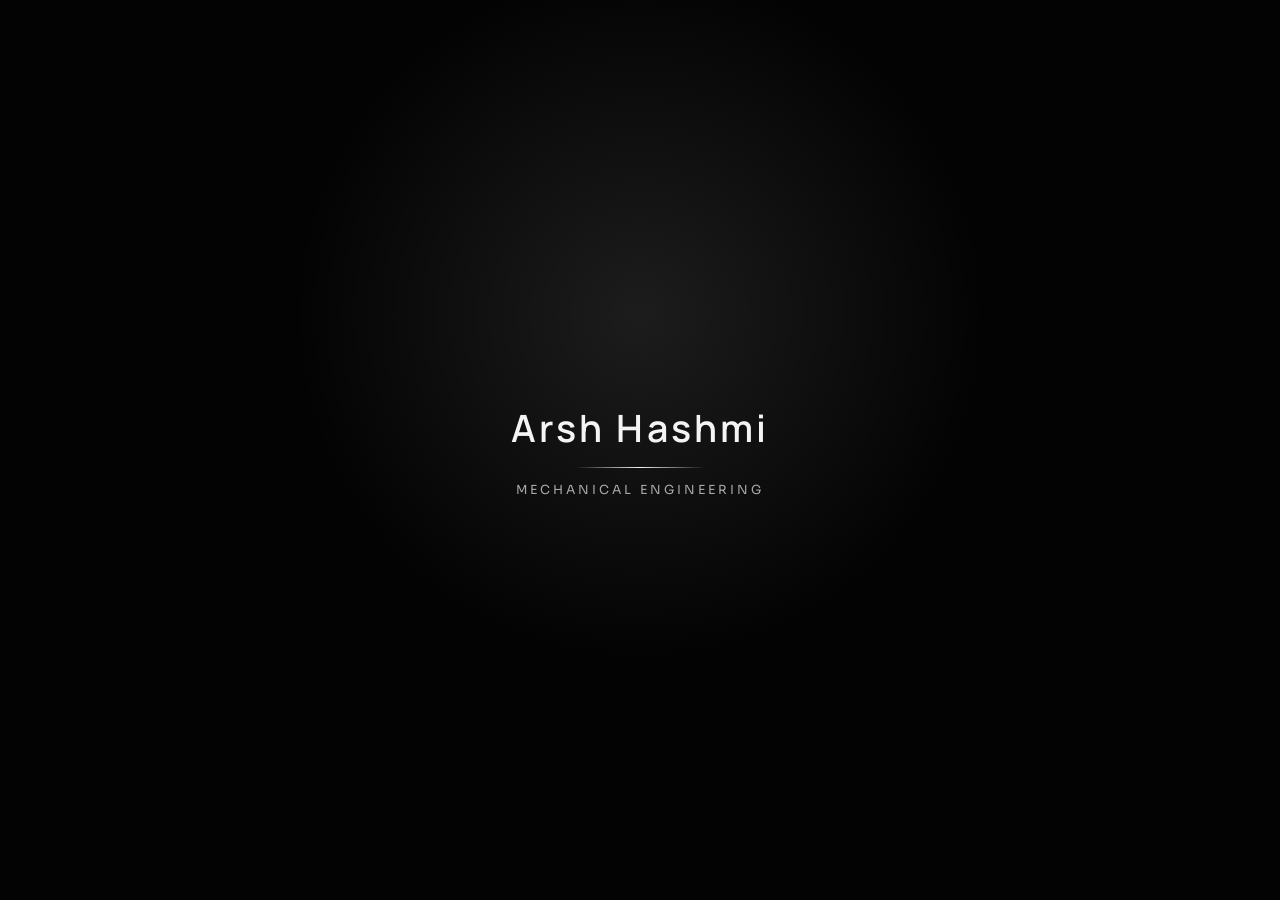
==== index.html @ cb6e73dc "mobile resume pt 2" ====
<!DOCTYPE html>
<html lang="en">
<head>
    <meta charset="UTF-8">
    <meta name="viewport" content="width=device-width, initial-scale=1.0">
    <meta name="theme-color" content="#090d14">
    <title>Arsh Hashmi | Links</title>
    <style>
@import url("https://fonts.googleapis.com/css2?family=Manrope:wght@500;600;700&family=Sora:wght@300;400;600&display=swap");

:root {
    background-color: #000;
    --bg-base: #070707;
    --bg-panel: rgba(16, 16, 16, 0.9);
    --bg-chip: rgba(255, 255, 255, 0.04);
    --line-soft: rgba(255, 255, 255, 0.2);
    --line-strong: rgba(255, 255, 255, 0.42);
    --text-main: #f4f4f4;
    --text-muted: #a8a8a8;
    --accent: #f2f2f2;
    --accent-soft: rgba(255, 255, 255, 0.16);
    --radius-xl: 26px;
    --radius-lg: 18px;
    --radius-sm: 12px;
}

* {
    margin: 0;
    padding: 0;
    box-sizing: border-box;
}

html,
body {
    min-height: 100%;
    background-color: #000;
}

html {
    background:
        radial-gradient(circle at 18% 12%, rgba(255, 255, 255, 0.1), transparent 33%),
        radial-gradient(circle at 84% 100%, rgba(255, 255, 255, 0.08), transparent 42%),
        linear-gradient(140deg, #000000, #0a0a0a 55%, #050505);
    background-attachment: fixed;
}

body {
    font-family: "Sora", "Segoe UI", sans-serif;
    color: var(--text-main);
    background: transparent;
    display: flex;
    justify-content: center;
    padding: 20px 14px 30px;
    overflow-x: hidden;
}

body::before {
    content: "";
    position: fixed;
    inset: 0;
    pointer-events: none;
    background-image:
        linear-gradient(rgba(255, 255, 255, 0.03) 1px, transparent 1px),
        linear-gradient(90deg, rgba(255, 255, 255, 0.03) 1px, transparent 1px);
    background-size: 46px 46px;
}

a {
    color: inherit;
    text-decoration: none;
}

.splash {
    position: fixed;
    inset: 0;
    z-index: 20;
    display: grid;
    place-content: center;
    justify-items: center;
    gap: 14px;
    background:
        radial-gradient(circle at 50% 35%, rgba(255, 255, 255, 0.1), transparent 40%),
        #030303;
    transition: opacity 0.6s ease, visibility 0.6s ease;
}

.splash-label {
    font-family: "Manrope", "Sora", sans-serif;
    font-size: clamp(1.55rem, 7vw, 2.35rem);
    font-weight: 600;
    letter-spacing: 0.08em;
    opacity: 0;
    transform: translateY(18px) scale(0.96);
    animation: nameIntro 0.95s cubic-bezier(0.2, 0.7, 0.2, 1) 0.12s forwards;
}

.splash-line {
    width: 130px;
    height: 1px;
    background: linear-gradient(90deg, transparent, var(--accent), transparent);
    opacity: 0;
    transform: scaleX(0.2);
    animation: lineIntro 0.75s ease 0.52s forwards;
}

.splash-sub {
    font-size: 0.78rem;
    color: var(--text-muted);
    text-transform: uppercase;
    letter-spacing: 0.24em;
    opacity: 0;
    transform: translateY(8px);
    animation: subIntro 0.65s ease 0.7s forwards;
}

.page {
    width: min(100%, 420px);
    display: grid;
    gap: 16px;
    opacity: 0;
    transform: translateY(12px) scale(0.985);
    filter: blur(8px);
    transition: opacity 0.65s ease 0.2s, transform 0.65s ease 0.2s, filter 0.65s ease 0.2s;
}

body.ready .page {
    opacity: 1;
    transform: none;
    filter: blur(0);
}

body.ready .splash {
    opacity: 0;
    visibility: hidden;
    pointer-events: none;
}

.profile-card {
    border-radius: var(--radius-xl);
    border: 1px solid var(--line-soft);
    background: linear-gradient(162deg, rgba(18, 18, 18, 0.9), rgba(10, 10, 10, 0.92));
    backdrop-filter: blur(10px);
    padding: 22px 18px 16px;
    text-align: center;
    box-shadow: 0 20px 38px rgba(0, 0, 0, 0.35);
}

.avatar-slot {
    width: 108px;
    height: 108px;
    margin: 0 auto 14px;
    border-radius: 20px;
    display: grid;
    place-content: center;
    position: relative;
    border: 1px solid var(--line-strong);
    background: radial-gradient(circle at 25% 25%, rgba(255, 255, 255, 0.2), rgba(18, 18, 18, 0.7));
    overflow: hidden;
}

.avatar-image {
    width: 100%;
    height: 100%;
    object-fit: cover;
    object-position: center 35%;
    display: block;
}

.avatar-fallback {
    position: absolute;
    inset: 0;
    display: grid;
    place-items: center;
    text-align: center;
    font-size: 0.5rem;
    letter-spacing: 0.12em;
    color: var(--text-muted);
    background: rgba(8, 8, 8, 0.82);
}

.avatar-ring {
    position: absolute;
    inset: -5px;
    border-radius: 24px;
    border: 1px solid rgba(255, 255, 255, 0.22);
    animation: pulse 2.6s ease-in-out infinite;
}

.name {
    font-family: "Manrope", "Sora", sans-serif;
    font-size: clamp(1.3rem, 6vw, 1.7rem);
    font-weight: 600;
    letter-spacing: 0.03em;
}

.role {
    font-size: 0.78rem;
    letter-spacing: 0.15em;
    margin-top: 8px;
    text-transform: uppercase;
    color: var(--text-muted);
}

.school {
    margin-top: 4px;
    font-size: 0.74rem;
    color: #c8c8c8;
    letter-spacing: 0.08em;
}

.quick-row {
    display: grid;
    grid-template-columns: 1fr;
    gap: 8px;
    margin-top: 14px;
}

.quick-chip {
    border: 1px solid var(--line-soft);
    border-radius: var(--radius-sm);
    background: var(--bg-chip);
    min-height: 38px;
    padding: 8px 10px;
    display: flex;
    align-items: center;
    gap: 8px;
    justify-content: center;
    font-size: 0.68rem;
    letter-spacing: 0.035em;
    color: #dedede;
    transition: border-color 0.25s ease, transform 0.25s ease, background-color 0.25s ease;
}

.quick-chip svg {
    width: 14px;
    height: 14px;
    fill: var(--accent);
    opacity: 0.95;
    flex: 0 0 auto;
}

.quick-chip:active {
    transform: translateY(1px) scale(0.995);
}

.links {
    display: grid;
    gap: 10px;
}

.link-item {
    border: 1px solid var(--line-soft);
    border-radius: var(--radius-lg);
    background: var(--bg-panel);
    min-height: 62px;
    padding: 12px;
    display: flex;
    align-items: center;
    gap: 11px;
    transition: border-color 0.25s ease, transform 0.25s ease, background 0.25s ease;
}

.link-icon {
    width: 34px;
    height: 34px;
    border-radius: 11px;
    border: 1px solid rgba(255, 255, 255, 0.3);
    background: rgba(255, 255, 255, 0.07);
    display: grid;
    place-content: center;
    flex: 0 0 auto;
}

.link-icon svg {
    width: 18px;
    height: 18px;
    fill: #f0f0f0;
}

.link-copy {
    flex: 1;
    display: grid;
    gap: 2px;
}

.link-title {
    font-size: 0.84rem;
    font-weight: 600;
    letter-spacing: 0.04em;
}

.link-sub {
    font-size: 0.66rem;
    color: var(--text-muted);
    letter-spacing: 0.03em;
}

.link-arrow {
    font-size: 0.98rem;
    color: var(--accent);
    opacity: 0.86;
}

.link-item:active {
    transform: translateY(1px) scale(0.996);
}

.resume-overlay {
    position: fixed;
    inset: 0;
    z-index: 35;
    background: rgba(0, 0, 0, 0.62);
    backdrop-filter: blur(6px);
    display: grid;
    place-items: center;
    padding: 12px;
    opacity: 0;
    visibility: hidden;
    pointer-events: none;
    transition: opacity 0.35s ease, visibility 0.35s ease;
}

.resume-overlay.open {
    opacity: 1;
    visibility: visible;
    pointer-events: auto;
}

.resume-panel {
    width: min(95vw, 980px);
    height: min(92vh, 1120px);
    position: relative;
    border: 1px solid var(--line-strong);
    border-radius: 16px;
    background: #000;
    box-shadow: 0 22px 54px rgba(0, 0, 0, 0.62);
    overflow: hidden;
    transform: translateY(16px) scale(0.986);
    opacity: 0;
    transition: transform 0.38s cubic-bezier(0.2, 0.7, 0.2, 1), opacity 0.38s ease, filter 0.38s ease;
    filter: blur(6px);
}

.resume-overlay.open .resume-panel {
    transform: translateY(0) scale(1);
    opacity: 1;
    filter: blur(0);
}

.resume-frame-wrap {
    position: absolute;
    inset: 0;
    background: #000;
    overflow: auto;
    -webkit-overflow-scrolling: touch;
}

.resume-frame {
    width: 100%;
    height: 100%;
    border: 0;
    display: block;
}

.resume-pages {
    width: 100%;
    min-height: 100%;
    padding: 10px;
    display: grid;
    gap: 10px;
    align-content: start;
}

.resume-page {
    width: 100%;
    height: auto;
    display: block;
    background: #fff;
    border-radius: 4px;
}

body.resume-open {
    overflow: hidden;
}

.resume-close {
    position: absolute;
    top: max(10px, calc(env(safe-area-inset-top) + 8px));
    right: max(10px, calc(env(safe-area-inset-right) + 8px));
    z-index: 2;
    width: 38px;
    height: 38px;
    border-radius: 999px;
    border: 1px solid rgba(255, 255, 255, 0.35);
    background: rgba(0, 0, 0, 0.4);
    color: #f3f3f3;
    font-size: 1rem;
    line-height: 1;
    display: inline-flex;
    align-items: center;
    justify-content: center;
    cursor: pointer;
    backdrop-filter: blur(5px);
}

.resume-close:hover {
    background: rgba(0, 0, 0, 0.58);
    border-color: rgba(255, 255, 255, 0.56);
}

@media (max-width: 768px) {
    .resume-overlay {
        padding: 8px;
    }

    .resume-panel {
        width: 96vw;
        height: 94dvh;
        border-radius: 14px;
        transform: translateY(10px) scale(0.992);
    }

    .resume-close {
        width: 42px;
        height: 42px;
    }

    .resume-pages {
        padding: 8px;
        gap: 8px;
    }
}

@media (hover: hover) {
    .quick-chip:hover,
    .link-item:hover {
        border-color: var(--line-strong);
        background: linear-gradient(130deg, rgba(255, 255, 255, 0.12), rgba(20, 20, 20, 0.92));
    }
}

@media (min-width: 560px) {
    body {
        padding-top: 30px;
    }

    .page {
        width: min(100%, 470px);
        gap: 18px;
    }

    .profile-card {
        padding: 24px 22px 18px;
    }

    .avatar-slot {
        width: 116px;
        height: 116px;
        border-radius: 22px;
    }

    .avatar-ring {
        border-radius: 26px;
    }
}

@media (max-width: 360px) {
    .avatar-slot {
        width: 100px;
        height: 100px;
        border-radius: 18px;
    }

    .avatar-ring {
        border-radius: 22px;
    }
}

@media (prefers-reduced-motion: reduce) {
    *,
    *::before,
    *::after {
        animation: none !important;
        transition: none !important;
    }

    .page {
        opacity: 1;
        transform: none;
        filter: none;
    }

    .splash {
        display: none;
    }
}

@keyframes pulse {
    0%,
    100% {
        opacity: 0.5;
        transform: scale(1);
    }
    50% {
        opacity: 1;
        transform: scale(1.03);
    }
}

@keyframes nameIntro {
    from {
        opacity: 0;
        transform: translateY(18px) scale(0.96);
        letter-spacing: 0.14em;
    }
    to {
        opacity: 1;
        transform: translateY(0) scale(1);
        letter-spacing: 0.08em;
    }
}

@keyframes lineIntro {
    from {
        opacity: 0;
        transform: scaleX(0.2);
    }
    to {
        opacity: 1;
        transform: scaleX(1);
    }
}

@keyframes subIntro {
    from {
        opacity: 0;
        transform: translateY(8px);
    }
    to {
        opacity: 1;
        transform: translateY(0);
    }
}

</style>
    <noscript>
        <style>
            .splash { display: none !important; }
            .page { opacity: 1 !important; transform: none !important; filter: none !important; }
        </style>
    </noscript>
</head>
<body>
    <div class="splash" id="splash" role="presentation">
        <p class="splash-label">Arsh Hashmi</p>
        <span class="splash-line" aria-hidden="true"></span>
        <p class="splash-sub">Mechanical Engineering</p>
    </div>

    <main class="page" aria-label="Arsh Hashmi links">
        <section class="profile-card">
            <div class="avatar-slot" aria-label="Photo placeholder">
                <img class="avatar-image" id="avatarImage" src="./profile.jpg.png" alt="Arsh Hashmi profile photo">
                <span class="avatar-fallback" id="avatarFallback">ADD PROFILE.JPG</span>
                <span class="avatar-ring" aria-hidden="true"></span>
            </div>

            <h1 class="name">Arsh Hashmi</h1>
            <p class="role">Mechanical Engineering</p>
            <p class="school">Binghamton University '29</p>

            <div class="quick-row" aria-label="Quick access">
                <a href="tel:+19293982760" class="quick-chip" aria-label="Call 929-398-2760">
                    <svg viewBox="0 0 24 24" aria-hidden="true">
                        <path d="M6.62 10.79a15.5 15.5 0 0 0 6.59 6.59l2.2-2.2a1 1 0 0 1 1.01-.24c1.11.37 2.29.56 3.49.56a1 1 0 0 1 1 1V20a1 1 0 0 1-1 1C10.4 21 3 13.6 3 4a1 1 0 0 1 1-1h3.5a1 1 0 0 1 1 1c0 1.2.19 2.38.56 3.49a1 1 0 0 1-.24 1.01z"/>
                    </svg>
                    <span>929-398-2760</span>
                </a>
                <a href="mailto:ahashmi3@binghamton.edu" class="quick-chip" aria-label="Email ahashmi3@binghamton.edu">
                    <svg viewBox="0 0 24 24" aria-hidden="true">
                        <path d="M4 5h16a2 2 0 0 1 2 2v10a2 2 0 0 1-2 2H4a2 2 0 0 1-2-2V7a2 2 0 0 1 2-2zm8 7 8-5H4l8 5z"/>
                    </svg>
                    <span>ahashmi3@binghamton.edu</span>
                </a>
                <a href="https://instagram.com/arsh.ha_" target="_blank" rel="noopener noreferrer" class="quick-chip" aria-label="Instagram arsh.ha_">
                    <svg viewBox="0 0 24 24" aria-hidden="true">
                        <path d="M7 2h10a5 5 0 0 1 5 5v10a5 5 0 0 1-5 5H7a5 5 0 0 1-5-5V7a5 5 0 0 1 5-5zm5 5.5A4.5 4.5 0 1 0 16.5 12 4.5 4.5 0 0 0 12 7.5zm0 2A2.5 2.5 0 1 1 9.5 12 2.5 2.5 0 0 1 12 9.5zM17.75 6a1.25 1.25 0 1 0 1.25 1.25A1.25 1.25 0 0 0 17.75 6z"/>
                    </svg>
                    <span>@arsh.ha_</span>
                </a>
            </div>
        </section>

        <section class="links" aria-label="Main links">
            <!-- Replace placeholder URLs with your final profiles when ready -->
            <a class="link-item" href="https://arshhashmi.com" target="_blank" rel="noopener noreferrer">
                <span class="link-icon">
                    <svg viewBox="0 0 24 24" aria-hidden="true">
                        <path d="M12 2a10 10 0 1 0 10 10A10 10 0 0 0 12 2zm6.93 9h-3.06a15.7 15.7 0 0 0-1.12-5 8.03 8.03 0 0 1 4.18 5zM12 4.04c.84 1.04 1.63 3.02 1.9 5.96H10.1C10.37 7.06 11.16 5.08 12 4.04zM9.25 6a15.7 15.7 0 0 0-1.12 5H5.07a8.03 8.03 0 0 1 4.18-5zM4.09 13h3.99a17.9 17.9 0 0 0 1 5.53A8.03 8.03 0 0 1 4.09 13zm6.01 0h3.8c-.31 3.22-1.22 5.32-1.9 6.2-.68-.88-1.59-2.98-1.9-6.2zm4.67 5.53a17.9 17.9 0 0 0 1-5.53h3.99a8.03 8.03 0 0 1-4.99 5.53z"/>
                    </svg>
                </span>
                <span class="link-copy">
                    <span class="link-title">Website</span>
                    <span class="link-sub">arshhashmi.com</span>
                </span>
                <span class="link-arrow" aria-hidden="true">-></span>
            </a>

            <a class="link-item" href="https://www.linkedin.com/in/arsh-hashmi/" target="_blank" rel="noopener noreferrer">
                <span class="link-icon">
                    <svg viewBox="0 0 24 24" aria-hidden="true">
                        <path d="M5 3a2 2 0 1 1 0 4 2 2 0 0 1 0-4zm-1.5 6h3V21h-3zM10 9h2.9v1.64h.04A3.18 3.18 0 0 1 15.8 9C19 9 19.6 11.08 19.6 14.2V21h-3v-6c0-1.43-.03-3.27-2-3.27s-2.3 1.56-2.3 3.16V21h-3z"/>
                    </svg>
                </span>
                <span class="link-copy">
                    <span class="link-title">LinkedIn</span>
                    <span class="link-sub">linkedin.com/in/arsh-hashmi</span>
                </span>
                <span class="link-arrow" aria-hidden="true">-></span>
            </a>

            <a class="link-item" href="resume.pdf" id="resumeLink" target="_blank" rel="noopener noreferrer">
                <span class="link-icon">
                    <svg viewBox="0 0 24 24" aria-hidden="true">
                        <path d="M6 2h8l6 6v12a2 2 0 0 1-2 2H6a2 2 0 0 1-2-2V4a2 2 0 0 1 2-2zm7 1.5V9h5.5M8 13h8M8 17h8"/>
                    </svg>
                </span>
                <span class="link-copy">
                    <span class="link-title">Resume</span>
                    <span class="link-sub">view resume</span>
                </span>
                <span class="link-arrow" aria-hidden="true">-></span>
            </a>

            <a class="link-item" href="https://your-portfolio-url.com" target="_blank" rel="noopener noreferrer">
                <span class="link-icon">
                    <svg viewBox="0 0 24 24" aria-hidden="true">
                        <path d="M3 7a2 2 0 0 1 2-2h4l2 2h8a2 2 0 0 1 2 2v8a2 2 0 0 1-2 2H5a2 2 0 0 1-2-2z"/>
                    </svg>
                </span>
                <span class="link-copy">
                    <span class="link-title">Portfolio</span>
                    <span class="link-sub">add your portfolio URL</span>
                </span>
                <span class="link-arrow" aria-hidden="true">-></span>
            </a>

            <a class="link-item" href="https://instagram.com/arsh.ha_" target="_blank" rel="noopener noreferrer">
                <span class="link-icon">
                    <svg viewBox="0 0 24 24" aria-hidden="true">
                        <path d="M7 2h10a5 5 0 0 1 5 5v10a5 5 0 0 1-5 5H7a5 5 0 0 1-5-5V7a5 5 0 0 1 5-5zm5 5.5A4.5 4.5 0 1 0 16.5 12 4.5 4.5 0 0 0 12 7.5zm0 2A2.5 2.5 0 1 1 9.5 12 2.5 2.5 0 0 1 12 9.5zM17.75 6a1.25 1.25 0 1 0 1.25 1.25A1.25 1.25 0 0 0 17.75 6z"/>
                    </svg>
                </span>
                <span class="link-copy">
                    <span class="link-title">Instagram</span>
                    <span class="link-sub">@arsh.ha_</span>
                </span>
                <span class="link-arrow" aria-hidden="true">-></span>
            </a>

            <a class="link-item" href="https://github.com/ArshHashmi" target="_blank" rel="noopener noreferrer">
                <span class="link-icon">
                    <svg viewBox="0 0 24 24" aria-hidden="true">
                        <path d="M12 .5A11.5 11.5 0 0 0 .5 12a11.49 11.49 0 0 0 7.87 10.92c.58.1.79-.25.79-.56v-2.1c-3.2.7-3.87-1.54-3.87-1.54a3.04 3.04 0 0 0-1.28-1.68c-1.05-.72.08-.71.08-.71a2.4 2.4 0 0 1 1.75 1.17 2.43 2.43 0 0 0 3.32.95 2.42 2.42 0 0 1 .72-1.53c-2.56-.29-5.25-1.28-5.25-5.72a4.49 4.49 0 0 1 1.2-3.12 4.18 4.18 0 0 1 .11-3.08s.98-.31 3.2 1.19a10.98 10.98 0 0 1 5.82 0c2.22-1.5 3.2-1.19 3.2-1.19a4.18 4.18 0 0 1 .11 3.08 4.49 4.49 0 0 1 1.2 3.12c0 4.45-2.69 5.42-5.26 5.7a2.72 2.72 0 0 1 .78 2.11v3.12c0 .31.21.67.8.56A11.5 11.5 0 0 0 23.5 12 11.5 11.5 0 0 0 12 .5z"/>
                    </svg>
                </span>
                <span class="link-copy">
                    <span class="link-title">GitHub</span>
                    <span class="link-sub">github.com/ArshHashmi</span>
                </span>
                <span class="link-arrow" aria-hidden="true">-></span>
            </a>
        </section>
    </main>

    <aside class="resume-overlay" id="resumeOverlay" aria-hidden="true">
        <div class="resume-panel" role="dialog" aria-modal="true" aria-label="Arsh Hashmi Resume">
            <button class="resume-close" id="closeResumeBtn" type="button" aria-label="Close resume">x</button>
            <div class="resume-frame-wrap" id="resumeFrameWrap">
                <iframe class="resume-frame" id="resumeFrame" src="resume.pdf#toolbar=0&navpanes=0&view=FitH" title="Arsh Hashmi Resume PDF" loading="lazy"></iframe>
                <div class="resume-pages" id="resumePages" hidden></div>
            </div>
        </div>
    </aside>

    <script>
        (function () {
            const body = document.body;
            const splash = document.getElementById("splash");
            const avatarImage = document.getElementById("avatarImage");
            const avatarFallback = document.getElementById("avatarFallback");
            const resumeLink = document.getElementById("resumeLink");
            const resumeOverlay = document.getElementById("resumeOverlay");
            const closeResumeBtn = document.getElementById("closeResumeBtn");
            const resumeFrameWrap = document.getElementById("resumeFrameWrap");
            const resumeFrame = document.getElementById("resumeFrame");
            const resumePages = document.getElementById("resumePages");
            const reduceMotion = window.matchMedia("(prefers-reduced-motion: reduce)").matches;
            const mobileQuery = window.matchMedia("(max-width: 768px)");
            const desktopResumeSrc = "resume.pdf#toolbar=0&navpanes=0&view=FitH";
            const mobileResumeSrc = "resume.pdf#toolbar=0&navpanes=0&zoom=page-width&view=FitH";
            let mobileResumeRendered = false;
            let mobileRenderInFlight = null;

            const ensurePdfJs = function () {
                if (window.pdfjsLib) {
                    return Promise.resolve(window.pdfjsLib);
                }

                return new Promise(function (resolve, reject) {
                    const existing = document.querySelector("script[data-pdfjs='true']");
                    if (existing) {
                        existing.addEventListener("load", function () {
                            resolve(window.pdfjsLib);
                        }, { once: true });
                        existing.addEventListener("error", reject, { once: true });
                        return;
                    }

                    const script = document.createElement("script");
                    script.src = "https://cdnjs.cloudflare.com/ajax/libs/pdf.js/3.11.174/pdf.min.js";
                    script.async = true;
                    script.dataset.pdfjs = "true";
                    script.addEventListener("load", function () {
                        resolve(window.pdfjsLib);
                    }, { once: true });
                    script.addEventListener("error", reject, { once: true });
                    document.head.appendChild(script);
                });
            };

            const renderMobileResume = function () {
                if (mobileResumeRendered) {
                    return Promise.resolve();
                }

                if (mobileRenderInFlight) {
                    return mobileRenderInFlight;
                }

                mobileRenderInFlight = ensurePdfJs()
                    .then(function (pdfjsLib) {
                        pdfjsLib.GlobalWorkerOptions.workerSrc = "https://cdnjs.cloudflare.com/ajax/libs/pdf.js/3.11.174/pdf.worker.min.js";
                        return pdfjsLib.getDocument("resume.pdf").promise;
                    })
                    .then(function (pdfDoc) {
                        const targetWidth = Math.max(320, resumeFrameWrap.clientWidth - 20);
                        resumePages.innerHTML = "";

                        const renderChain = [];
                        for (let pageNum = 1; pageNum <= pdfDoc.numPages; pageNum += 1) {
                            renderChain.push(
                                pdfDoc.getPage(pageNum).then(function (page) {
                                    const baseViewport = page.getViewport({ scale: 1 });
                                    const scale = targetWidth / baseViewport.width;
                                    const viewport = page.getViewport({ scale: scale });
                                    const canvas = document.createElement("canvas");
                                    const context = canvas.getContext("2d", { alpha: false });
                                    canvas.className = "resume-page";
                                    canvas.width = Math.floor(viewport.width);
                                    canvas.height = Math.floor(viewport.height);

                                    return page.render({
                                        canvasContext: context,
                                        viewport: viewport
                                    }).promise.then(function () {
                                        resumePages.appendChild(canvas);
                                    });
                                })
                            );
                        }

                        return Promise.all(renderChain).then(function () {
                            mobileResumeRendered = true;
                        });
                    })
                    .catch(function () {
                        resumePages.hidden = true;
                        resumeFrame.style.display = "block";
                        resumeFrame.src = mobileResumeSrc;
                    })
                    .finally(function () {
                        mobileRenderInFlight = null;
                    });

                return mobileRenderInFlight;
            };

            const applyResumeMode = function () {
                if (mobileQuery.matches) {
                    resumeFrame.style.display = "none";
                    resumePages.hidden = false;
                    renderMobileResume();
                    return;
                }

                resumePages.hidden = true;
                resumeFrame.style.display = "block";
                resumeFrame.src = desktopResumeSrc;
            };

            const revealPage = function () {
                body.classList.add("ready");
                splash.setAttribute("aria-hidden", "true");
            };

            if (reduceMotion) {
                revealPage();
                return;
            }

            window.addEventListener("load", function () {
                window.setTimeout(revealPage, 2400);
            });

            splash.addEventListener("click", revealPage);
            splash.addEventListener("touchstart", revealPage, { passive: true });

            const hideFallback = function () {
                avatarFallback.style.display = "none";
            };

            const showFallback = function () {
                avatarFallback.style.display = "grid";
            };

            if (avatarImage.complete && avatarImage.naturalWidth > 0) {
                hideFallback();
            } else {
                showFallback();
            }

            avatarImage.addEventListener("load", hideFallback);
            avatarImage.addEventListener("error", showFallback);

            const openResume = function () {
                applyResumeMode();
                resumeOverlay.classList.add("open");
                resumeOverlay.setAttribute("aria-hidden", "false");
                body.classList.add("resume-open");
            };

            const closeResume = function () {
                resumeOverlay.classList.remove("open");
                resumeOverlay.setAttribute("aria-hidden", "true");
                body.classList.remove("resume-open");
            };

            resumeLink.addEventListener("click", function (event) {
                event.preventDefault();
                openResume();
            });

            closeResumeBtn.addEventListener("click", closeResume);

            resumeOverlay.addEventListener("click", function (event) {
                if (event.target === resumeOverlay) {
                    closeResume();
                }
            });

            window.addEventListener("keydown", function (event) {
                if (event.key === "Escape" && resumeOverlay.classList.contains("open")) {
                    closeResume();
                }
            });

            window.addEventListener("resize", function () {
                if (resumeOverlay.classList.contains("open")) {
                    applyResumeMode();
                }
            });
        }());
    </script>
</body>
</html>
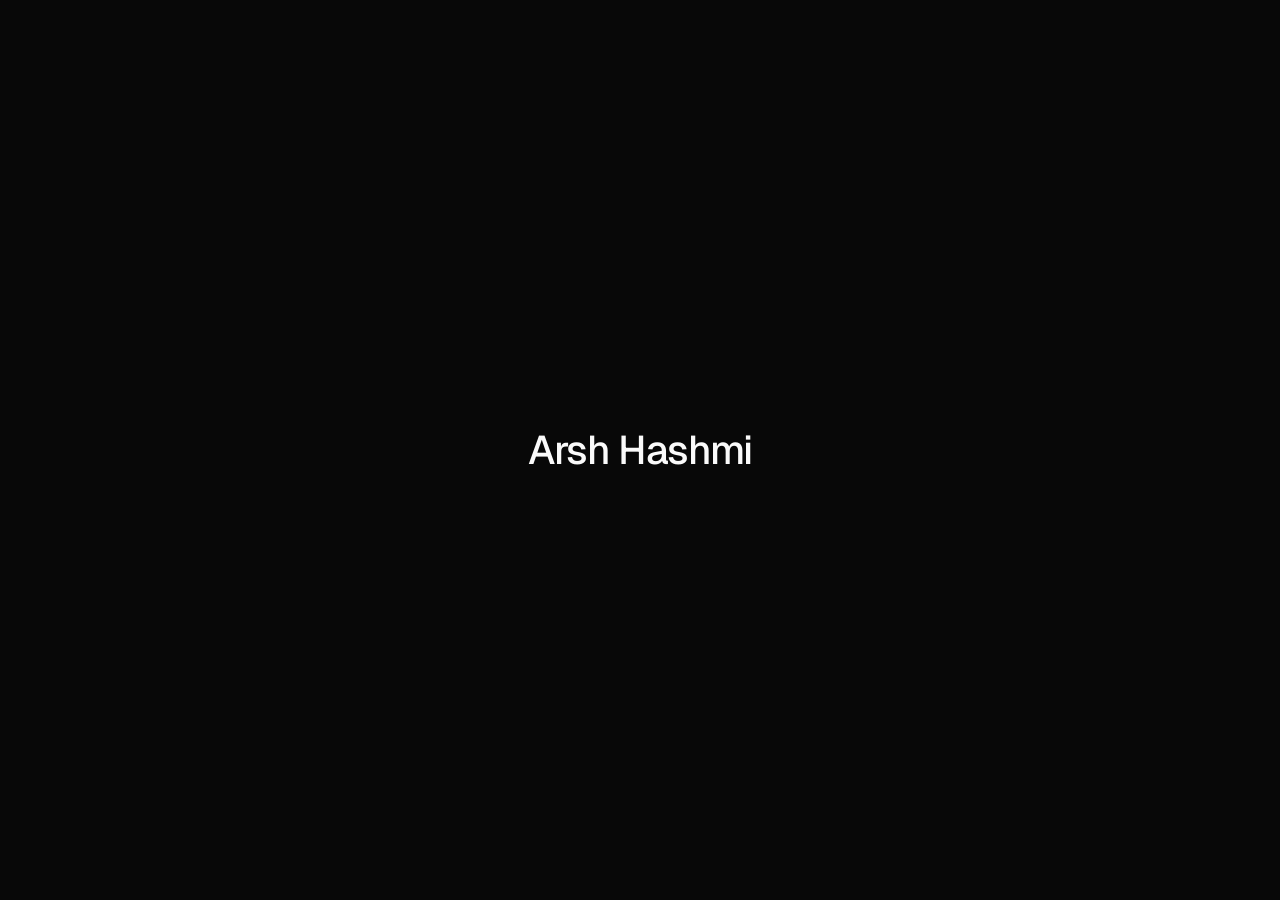
==== commit a75d3b8f: "changed a bunch of stuff" ====
--- a/index.html
+++ b/index.html
@@ -2,26 +2,24 @@
 <html lang="en">
 <head>
     <meta charset="UTF-8">
-    <meta name="viewport" content="width=device-width, initial-scale=1.0">
-    <meta name="theme-color" content="#090d14">
-    <title>Arsh Hashmi | Links</title>
+    <meta name="viewport" content="width=device-width, initial-scale=1.0, viewport-fit=cover">
+    <meta name="theme-color" content="#080808">
+    <title>Arsh Hashmi</title>
+    <link rel="preconnect" href="https://fonts.googleapis.com">
+    <link rel="preconnect" href="https://fonts.gstatic.com" crossorigin>
+    <link href="https://fonts.googleapis.com/css2?family=Geist:wght@300;400;500;600;700&display=swap" rel="stylesheet">
     <style>
-@import url("https://fonts.googleapis.com/css2?family=Manrope:wght@500;600;700&family=Sora:wght@300;400;600&display=swap");
-
 :root {
-    background-color: #000;
-    --bg-base: #070707;
-    --bg-panel: rgba(16, 16, 16, 0.9);
-    --bg-chip: rgba(255, 255, 255, 0.04);
-    --line-soft: rgba(255, 255, 255, 0.2);
-    --line-strong: rgba(255, 255, 255, 0.42);
-    --text-main: #f4f4f4;
-    --text-muted: #a8a8a8;
-    --accent: #f2f2f2;
-    --accent-soft: rgba(255, 255, 255, 0.16);
-    --radius-xl: 26px;
-    --radius-lg: 18px;
-    --radius-sm: 12px;
+    background-color: #080808;
+    --paper: #080808;
+    --raise: #101010;
+    --raise-2: #161616;
+    --line: rgba(255, 255, 255, 0.09);
+    --line-mid: rgba(255, 255, 255, 0.16);
+    --ink: #fafafa;
+    --mist: #8c8c8c;
+    --fog: #5c5c5c;
+    --sans: "Geist", -apple-system, BlinkMacSystemFont, "Segoe UI", sans-serif;
 }
 
 * {
@@ -33,94 +31,85 @@
 html,
 body {
     min-height: 100%;
-    background-color: #000;
+    background-color: var(--paper);
 }
 
 html {
-    background:
-        radial-gradient(circle at 18% 12%, rgba(255, 255, 255, 0.1), transparent 33%),
-        radial-gradient(circle at 84% 100%, rgba(255, 255, 255, 0.08), transparent 42%),
-        linear-gradient(140deg, #000000, #0a0a0a 55%, #050505);
+    background: var(--paper);
     background-attachment: fixed;
+    -webkit-text-size-adjust: 100%;
 }
 
 body {
-    font-family: "Sora", "Segoe UI", sans-serif;
-    color: var(--text-main);
-    background: transparent;
+    font-family: var(--sans);
+    color: var(--ink);
+    background: var(--paper);
     display: flex;
     justify-content: center;
-    padding: 20px 14px 30px;
+    padding: 34px 18px calc(40px + env(safe-area-inset-bottom));
     overflow-x: hidden;
-}
-
+    -webkit-font-smoothing: antialiased;
+    -moz-osx-font-smoothing: grayscale;
+}
+
+/* faint engineering grid — carried over from arshhashmi.com */
 body::before {
     content: "";
     position: fixed;
     inset: 0;
+    z-index: -1;
     pointer-events: none;
-    background-image:
-        linear-gradient(rgba(255, 255, 255, 0.03) 1px, transparent 1px),
-        linear-gradient(90deg, rgba(255, 255, 255, 0.03) 1px, transparent 1px);
-    background-size: 46px 46px;
+    background:
+        linear-gradient(rgba(255, 255, 255, 0.022) 1px, transparent 1px),
+        linear-gradient(90deg, rgba(255, 255, 255, 0.022) 1px, transparent 1px);
+    background-size: 44px 44px;
+    mask-image: linear-gradient(180deg, rgba(0, 0, 0, 0.75), transparent 62%);
+    -webkit-mask-image: linear-gradient(180deg, rgba(0, 0, 0, 0.75), transparent 62%);
 }
 
 a {
     color: inherit;
     text-decoration: none;
-}
-
+    -webkit-tap-highlight-color: transparent;
+}
+
+/* ─── Splash ─── */
 .splash {
     position: fixed;
     inset: 0;
     z-index: 20;
-    display: grid;
-    place-content: center;
-    justify-items: center;
-    gap: 14px;
-    background:
-        radial-gradient(circle at 50% 35%, rgba(255, 255, 255, 0.1), transparent 40%),
-        #030303;
-    transition: opacity 0.6s ease, visibility 0.6s ease;
-}
-
-.splash-label {
-    font-family: "Manrope", "Sora", sans-serif;
-    font-size: clamp(1.55rem, 7vw, 2.35rem);
-    font-weight: 600;
-    letter-spacing: 0.08em;
+    display: flex;
+    align-items: center;
+    justify-content: center;
+    padding: 0 24px;
+    background: var(--paper);
+    transition: opacity 0.55s ease, visibility 0.55s ease;
+}
+
+.splash-name {
+    width: 100%;
+    max-width: 340px;
+    font-size: clamp(1.65rem, 7.6vw, 2.5rem);
+    font-weight: 500;
+    letter-spacing: -0.035em;
+    text-align: center;
+    color: var(--ink);
     opacity: 0;
-    transform: translateY(18px) scale(0.96);
-    animation: nameIntro 0.95s cubic-bezier(0.2, 0.7, 0.2, 1) 0.12s forwards;
-}
-
-.splash-line {
-    width: 130px;
-    height: 1px;
-    background: linear-gradient(90deg, transparent, var(--accent), transparent);
+    transform: translateY(14px);
+}
+
+/* held until the webfont is ready so the name never flashes in a fallback face */
+.splash.type-ready .splash-name {
+    animation: nameIntro 1s cubic-bezier(0.22, 1, 0.36, 1) forwards;
+}
+
+/* ─── Page ─── */
+.page {
+    width: min(100%, 400px);
     opacity: 0;
-    transform: scaleX(0.2);
-    animation: lineIntro 0.75s ease 0.52s forwards;
-}
-
-.splash-sub {
-    font-size: 0.78rem;
-    color: var(--text-muted);
-    text-transform: uppercase;
-    letter-spacing: 0.24em;
-    opacity: 0;
-    transform: translateY(8px);
-    animation: subIntro 0.65s ease 0.7s forwards;
-}
-
-.page {
-    width: min(100%, 420px);
-    display: grid;
-    gap: 16px;
-    opacity: 0;
-    transform: translateY(12px) scale(0.985);
-    filter: blur(8px);
-    transition: opacity 0.65s ease 0.2s, transform 0.65s ease 0.2s, filter 0.65s ease 0.2s;
+    transform: translateY(10px);
+    filter: blur(6px);
+    transition: opacity 0.6s ease 0.15s, transform 0.6s ease 0.15s, filter 0.6s ease 0.15s;
 }
 
 body.ready .page {
@@ -135,34 +124,33 @@
     pointer-events: none;
 }
 
-.profile-card {
-    border-radius: var(--radius-xl);
-    border: 1px solid var(--line-soft);
-    background: linear-gradient(162deg, rgba(18, 18, 18, 0.9), rgba(10, 10, 10, 0.92));
-    backdrop-filter: blur(10px);
-    padding: 22px 18px 16px;
-    text-align: center;
-    box-shadow: 0 20px 38px rgba(0, 0, 0, 0.35);
+/* ─── Header ─── */
+.masthead {
+    display: flex;
+    align-items: center;
+    gap: 14px;
+    padding-bottom: 22px;
 }
 
 .avatar-slot {
-    width: 108px;
-    height: 108px;
-    margin: 0 auto 14px;
-    border-radius: 20px;
-    display: grid;
-    place-content: center;
+    width: 66px;
+    height: 66px;
+    flex: 0 0 auto;
+    border-radius: 16px;
     position: relative;
-    border: 1px solid var(--line-strong);
-    background: radial-gradient(circle at 25% 25%, rgba(255, 255, 255, 0.2), rgba(18, 18, 18, 0.7));
     overflow: hidden;
+    background: var(--raise);
+    box-shadow: inset 0 0 0 1px var(--line-mid);
 }
 
 .avatar-image {
     width: 100%;
     height: 100%;
     object-fit: cover;
-    object-position: center 35%;
+    object-position: 50% 48%;
+    /* zoom-crop toward the face — the source is a wide portrait selfie */
+    transform: scale(1.45);
+    transform-origin: 68% 44%;
     display: block;
 }
 
@@ -173,151 +161,212 @@
     place-items: center;
     text-align: center;
     font-size: 0.5rem;
-    letter-spacing: 0.12em;
-    color: var(--text-muted);
-    background: rgba(8, 8, 8, 0.82);
-}
-
-.avatar-ring {
-    position: absolute;
-    inset: -5px;
-    border-radius: 24px;
-    border: 1px solid rgba(255, 255, 255, 0.22);
-    animation: pulse 2.6s ease-in-out infinite;
+    font-weight: 500;
+    letter-spacing: 0.04em;
+    color: var(--fog);
+    background: var(--raise);
+}
+
+.masthead-copy {
+    min-width: 0;
 }
 
 .name {
-    font-family: "Manrope", "Sora", sans-serif;
-    font-size: clamp(1.3rem, 6vw, 1.7rem);
-    font-weight: 600;
-    letter-spacing: 0.03em;
+    font-size: 1.5rem;
+    font-weight: 500;
+    letter-spacing: -0.035em;
+    line-height: 1.1;
 }
 
 .role {
-    font-size: 0.78rem;
-    letter-spacing: 0.15em;
-    margin-top: 8px;
-    text-transform: uppercase;
-    color: var(--text-muted);
+    margin-top: 6px;
+    font-size: 0.815rem;
+    font-weight: 400;
+    letter-spacing: -0.011em;
+    color: var(--mist);
 }
 
 .school {
-    margin-top: 4px;
-    font-size: 0.74rem;
-    color: #c8c8c8;
-    letter-spacing: 0.08em;
-}
-
-.quick-row {
+    margin-top: 2px;
+    font-size: 0.815rem;
+    font-weight: 400;
+    letter-spacing: -0.011em;
+    color: var(--fog);
+}
+
+/* ─── Section caption ─── */
+.caption {
+    font-size: 0.68rem;
+    font-weight: 500;
+    letter-spacing: 0.02em;
+    color: var(--fog);
+    padding-bottom: 9px;
+}
+
+/* ─── Tile grid ─── */
+.duo {
     display: grid;
-    grid-template-columns: 1fr;
+    grid-template-columns: 1fr 1fr;
     gap: 8px;
-    margin-top: 14px;
-}
-
-.quick-chip {
-    border: 1px solid var(--line-soft);
-    border-radius: var(--radius-sm);
-    background: var(--bg-chip);
-    min-height: 38px;
-    padding: 8px 10px;
+}
+
+.duo + .caption {
+    padding-top: 22px;
+}
+
+.tile {
+    border: 1px solid var(--line);
+    border-radius: 14px;
+    background: var(--raise);
+    padding: 13px 13px 12px;
     display: flex;
-    align-items: center;
-    gap: 8px;
-    justify-content: center;
-    font-size: 0.68rem;
-    letter-spacing: 0.035em;
-    color: #dedede;
-    transition: border-color 0.25s ease, transform 0.25s ease, background-color 0.25s ease;
-}
-
-.quick-chip svg {
-    width: 14px;
-    height: 14px;
-    fill: var(--accent);
-    opacity: 0.95;
-    flex: 0 0 auto;
-}
-
-.quick-chip:active {
-    transform: translateY(1px) scale(0.995);
-}
-
-.links {
-    display: grid;
-    gap: 10px;
-}
-
-.link-item {
-    border: 1px solid var(--line-soft);
-    border-radius: var(--radius-lg);
-    background: var(--bg-panel);
-    min-height: 62px;
-    padding: 12px;
+    flex-direction: column;
+    gap: 9px;
+    min-width: 0;
+    transition: border-color 0.22s ease, background-color 0.22s ease, transform 0.22s ease;
+}
+
+.tile svg {
+    width: 16px;
+    height: 16px;
+    stroke: var(--ink);
+    fill: none;
+    stroke-width: 1.5;
+    stroke-linecap: round;
+    stroke-linejoin: round;
+    opacity: 0.9;
+}
+
+.tile-body {
+    display: block;
+    min-width: 0;
+}
+
+.tile-title {
+    display: block;
+    font-size: 0.845rem;
+    font-weight: 500;
+    letter-spacing: -0.017em;
+    line-height: 1.2;
+}
+
+.tile-value {
+    display: block;
+    margin-top: 3px;
+    /* shrinks just enough that @engineeringwitharsh stays on one line on a 320px screen */
+    font-size: clamp(0.645rem, 2.95vw, 0.715rem);
+    font-weight: 400;
+    letter-spacing: -0.008em;
+    color: var(--mist);
+    line-height: 1.35;
+    overflow-wrap: anywhere;
+}
+
+.tile:active {
+    transform: scale(0.988);
+}
+
+/* Instagram tiles carry a touch more presence */
+.tile-ig {
+    padding: 15px 13px 13px;
+    gap: 14px;
+}
+
+/* ─── Hairline link list ─── */
+.list {
+    margin-top: 22px;
+    border-top: 1px solid var(--line);
+}
+
+.row {
     display: flex;
     align-items: center;
     gap: 11px;
-    transition: border-color 0.25s ease, transform 0.25s ease, background 0.25s ease;
-}
-
-.link-icon {
-    width: 34px;
-    height: 34px;
-    border-radius: 11px;
-    border: 1px solid rgba(255, 255, 255, 0.3);
-    background: rgba(255, 255, 255, 0.07);
-    display: grid;
-    place-content: center;
+    min-height: 56px;
+    padding: 8px 2px;
+    border-bottom: 1px solid var(--line);
+    transition: padding-left 0.24s cubic-bezier(0.22, 1, 0.36, 1);
+}
+
+.row svg.row-icon {
+    width: 16px;
+    height: 16px;
     flex: 0 0 auto;
-}
-
-.link-icon svg {
-    width: 18px;
-    height: 18px;
-    fill: #f0f0f0;
-}
-
-.link-copy {
-    flex: 1;
-    display: grid;
-    gap: 2px;
-}
-
-.link-title {
-    font-size: 0.84rem;
-    font-weight: 600;
-    letter-spacing: 0.04em;
-}
-
-.link-sub {
-    font-size: 0.66rem;
-    color: var(--text-muted);
-    letter-spacing: 0.03em;
-}
-
-.link-arrow {
-    font-size: 0.98rem;
-    color: var(--accent);
-    opacity: 0.86;
-}
-
-.link-item:active {
-    transform: translateY(1px) scale(0.996);
-}
-
+    stroke: var(--ink);
+    fill: none;
+    stroke-width: 1.5;
+    stroke-linecap: round;
+    stroke-linejoin: round;
+    opacity: 0.62;
+    transition: opacity 0.22s ease;
+}
+
+.row-name {
+    font-size: 0.9rem;
+    font-weight: 500;
+    letter-spacing: -0.019em;
+    flex: 0 0 auto;
+}
+
+.row-meta {
+    margin-left: auto;
+    font-size: 0.735rem;
+    font-weight: 400;
+    letter-spacing: -0.008em;
+    color: var(--fog);
+    white-space: nowrap;
+    overflow: hidden;
+    text-overflow: ellipsis;
+    min-width: 0;
+    text-align: right;
+}
+
+.row-arrow {
+    width: 13px;
+    height: 13px;
+    flex: 0 0 auto;
+    stroke: var(--fog);
+    fill: none;
+    stroke-width: 1.7;
+    stroke-linecap: round;
+    stroke-linejoin: round;
+    transition: stroke 0.22s ease, transform 0.24s cubic-bezier(0.22, 1, 0.36, 1);
+}
+
+.row:active {
+    padding-left: 6px;
+}
+
+.row:active .row-arrow {
+    stroke: var(--ink);
+    transform: translateX(3px);
+}
+
+/* ─── Footer ─── */
+.footer {
+    margin-top: 26px;
+    font-size: 0.68rem;
+    font-weight: 400;
+    letter-spacing: -0.006em;
+    color: #3d3d3d;
+    text-align: center;
+}
+
+/* ─── PDF overlay ─── */
 .resume-overlay {
     position: fixed;
     inset: 0;
     z-index: 35;
-    background: rgba(0, 0, 0, 0.62);
+    background: rgba(0, 0, 0, 0.68);
     backdrop-filter: blur(6px);
+    -webkit-backdrop-filter: blur(6px);
     display: grid;
     place-items: center;
     padding: 12px;
     opacity: 0;
     visibility: hidden;
     pointer-events: none;
-    transition: opacity 0.35s ease, visibility 0.35s ease;
+    transition: opacity 0.32s ease, visibility 0.32s ease;
 }
 
 .resume-overlay.open {
@@ -330,27 +379,29 @@
     width: min(95vw, 980px);
     height: min(92vh, 1120px);
     position: relative;
-    border: 1px solid var(--line-strong);
+    border: 1px solid var(--line-mid);
     border-radius: 16px;
     background: #000;
     box-shadow: 0 22px 54px rgba(0, 0, 0, 0.62);
     overflow: hidden;
-    transform: translateY(16px) scale(0.986);
+    transform: translateY(14px) scale(0.99);
     opacity: 0;
-    transition: transform 0.38s cubic-bezier(0.2, 0.7, 0.2, 1), opacity 0.38s ease, filter 0.38s ease;
-    filter: blur(6px);
+    transition: transform 0.36s cubic-bezier(0.22, 1, 0.36, 1), opacity 0.36s ease;
 }
 
 .resume-overlay.open .resume-panel {
     transform: translateY(0) scale(1);
     opacity: 1;
-    filter: blur(0);
 }
 
 .resume-frame-wrap {
     position: absolute;
     inset: 0;
     background: #000;
+    overflow: hidden;
+}
+
+.resume-frame-wrap.canvas-mode {
     overflow: auto;
     -webkit-overflow-scrolling: touch;
 }
@@ -391,21 +442,24 @@
     width: 38px;
     height: 38px;
     border-radius: 999px;
-    border: 1px solid rgba(255, 255, 255, 0.35);
-    background: rgba(0, 0, 0, 0.4);
-    color: #f3f3f3;
-    font-size: 1rem;
+    border: 1px solid var(--line-mid);
+    background: rgba(0, 0, 0, 0.45);
+    color: var(--ink);
+    font-family: var(--sans);
+    font-size: 0.95rem;
+    font-weight: 400;
     line-height: 1;
     display: inline-flex;
     align-items: center;
     justify-content: center;
     cursor: pointer;
     backdrop-filter: blur(5px);
+    -webkit-backdrop-filter: blur(5px);
 }
 
 .resume-close:hover {
-    background: rgba(0, 0, 0, 0.58);
-    border-color: rgba(255, 255, 255, 0.56);
+    background: rgba(0, 0, 0, 0.6);
+    border-color: rgba(255, 255, 255, 0.4);
 }
 
 @media (max-width: 768px) {
@@ -417,7 +471,6 @@
         width: 96vw;
         height: 94dvh;
         border-radius: 14px;
-        transform: translateY(10px) scale(0.992);
     }
 
     .resume-close {
@@ -432,47 +485,58 @@
 }
 
 @media (hover: hover) {
-    .quick-chip:hover,
-    .link-item:hover {
-        border-color: var(--line-strong);
-        background: linear-gradient(130deg, rgba(255, 255, 255, 0.12), rgba(20, 20, 20, 0.92));
+    .tile:hover {
+        border-color: var(--line-mid);
+        background: var(--raise-2);
+    }
+
+    .row:hover {
+        padding-left: 6px;
+    }
+
+    .row:hover .row-icon {
+        opacity: 1;
+    }
+
+    .row:hover .row-arrow {
+        stroke: var(--ink);
+        transform: translateX(3px);
+    }
+}
+
+@media (max-width: 360px) {
+    body {
+        padding-left: 13px;
+        padding-right: 13px;
+    }
+
+    .tile {
+        padding: 12px 10px 11px;
+    }
+}
+
+@media (max-width: 340px) {
+    .row-meta {
+        display: none;
     }
 }
 
 @media (min-width: 560px) {
     body {
-        padding-top: 30px;
+        padding-top: 48px;
     }
 
     .page {
-        width: min(100%, 470px);
-        gap: 18px;
-    }
-
-    .profile-card {
-        padding: 24px 22px 18px;
+        width: min(100%, 430px);
     }
 
     .avatar-slot {
-        width: 116px;
-        height: 116px;
-        border-radius: 22px;
-    }
-
-    .avatar-ring {
-        border-radius: 26px;
-    }
-}
-
-@media (max-width: 360px) {
-    .avatar-slot {
-        width: 100px;
-        height: 100px;
-        border-radius: 18px;
-    }
-
-    .avatar-ring {
-        border-radius: 22px;
+        width: 72px;
+        height: 72px;
+    }
+
+    .name {
+        font-size: 1.6rem;
     }
 }
 
@@ -495,50 +559,16 @@
     }
 }
 
-@keyframes pulse {
-    0%,
-    100% {
-        opacity: 0.5;
-        transform: scale(1);
-    }
-    50% {
-        opacity: 1;
-        transform: scale(1.03);
-    }
-}
-
 @keyframes nameIntro {
     from {
         opacity: 0;
-        transform: translateY(18px) scale(0.96);
-        letter-spacing: 0.14em;
-    }
-    to {
-        opacity: 1;
-        transform: translateY(0) scale(1);
-        letter-spacing: 0.08em;
-    }
-}
-
-@keyframes lineIntro {
-    from {
-        opacity: 0;
-        transform: scaleX(0.2);
-    }
-    to {
-        opacity: 1;
-        transform: scaleX(1);
-    }
-}
-
-@keyframes subIntro {
-    from {
-        opacity: 0;
-        transform: translateY(8px);
+        transform: translateY(14px);
+        letter-spacing: 0.02em;
     }
     to {
         opacity: 1;
         transform: translateY(0);
+        letter-spacing: -0.035em;
     }
 }
 
@@ -552,132 +582,129 @@
 </head>
 <body>
     <div class="splash" id="splash" role="presentation">
-        <p class="splash-label">Arsh Hashmi</p>
-        <span class="splash-line" aria-hidden="true"></span>
-        <p class="splash-sub">Mechanical Engineering</p>
+        <p class="splash-name">Arsh Hashmi</p>
     </div>
 
-    <main class="page" aria-label="Arsh Hashmi links">
-        <section class="profile-card">
-            <div class="avatar-slot" aria-label="Photo placeholder">
-                <img class="avatar-image" id="avatarImage" src="./profile.jpg.png" alt="Arsh Hashmi profile photo">
-                <span class="avatar-fallback" id="avatarFallback">ADD PROFILE.JPG</span>
-                <span class="avatar-ring" aria-hidden="true"></span>
+    <main class="page" aria-label="Arsh Hashmi">
+        <header class="masthead">
+            <div class="avatar-slot">
+                <img class="avatar-image" id="avatarImage" src="./headshot.jpg" alt="Arsh Hashmi">
+                <span class="avatar-fallback" id="avatarFallback">PHOTO</span>
             </div>
-
-            <h1 class="name">Arsh Hashmi</h1>
-            <p class="role">Mechanical Engineering</p>
-            <p class="school">Binghamton University '29</p>
-
-            <div class="quick-row" aria-label="Quick access">
-                <a href="tel:+19293982760" class="quick-chip" aria-label="Call 929-398-2760">
-                    <svg viewBox="0 0 24 24" aria-hidden="true">
-                        <path d="M6.62 10.79a15.5 15.5 0 0 0 6.59 6.59l2.2-2.2a1 1 0 0 1 1.01-.24c1.11.37 2.29.56 3.49.56a1 1 0 0 1 1 1V20a1 1 0 0 1-1 1C10.4 21 3 13.6 3 4a1 1 0 0 1 1-1h3.5a1 1 0 0 1 1 1c0 1.2.19 2.38.56 3.49a1 1 0 0 1-.24 1.01z"/>
-                    </svg>
-                    <span>929-398-2760</span>
-                </a>
-                <a href="mailto:ahashmi3@binghamton.edu" class="quick-chip" aria-label="Email ahashmi3@binghamton.edu">
-                    <svg viewBox="0 0 24 24" aria-hidden="true">
-                        <path d="M4 5h16a2 2 0 0 1 2 2v10a2 2 0 0 1-2 2H4a2 2 0 0 1-2-2V7a2 2 0 0 1 2-2zm8 7 8-5H4l8 5z"/>
-                    </svg>
-                    <span>ahashmi3@binghamton.edu</span>
-                </a>
-                <a href="https://instagram.com/arsh.ha_" target="_blank" rel="noopener noreferrer" class="quick-chip" aria-label="Instagram arsh.ha_">
-                    <svg viewBox="0 0 24 24" aria-hidden="true">
-                        <path d="M7 2h10a5 5 0 0 1 5 5v10a5 5 0 0 1-5 5H7a5 5 0 0 1-5-5V7a5 5 0 0 1 5-5zm5 5.5A4.5 4.5 0 1 0 16.5 12 4.5 4.5 0 0 0 12 7.5zm0 2A2.5 2.5 0 1 1 9.5 12 2.5 2.5 0 0 1 12 9.5zM17.75 6a1.25 1.25 0 1 0 1.25 1.25A1.25 1.25 0 0 0 17.75 6z"/>
-                    </svg>
-                    <span>@arsh.ha_</span>
-                </a>
+            <div class="masthead-copy">
+                <h1 class="name">Arsh Hashmi</h1>
+                <p class="role">Mechanical Engineering</p>
+                <p class="school">Binghamton University &rsquo;29</p>
             </div>
-        </section>
-
-        <section class="links" aria-label="Main links">
-            <!-- Replace placeholder URLs with your final profiles when ready -->
-            <a class="link-item" href="https://arshhashmi.com" target="_blank" rel="noopener noreferrer">
-                <span class="link-icon">
-                    <svg viewBox="0 0 24 24" aria-hidden="true">
-                        <path d="M12 2a10 10 0 1 0 10 10A10 10 0 0 0 12 2zm6.93 9h-3.06a15.7 15.7 0 0 0-1.12-5 8.03 8.03 0 0 1 4.18 5zM12 4.04c.84 1.04 1.63 3.02 1.9 5.96H10.1C10.37 7.06 11.16 5.08 12 4.04zM9.25 6a15.7 15.7 0 0 0-1.12 5H5.07a8.03 8.03 0 0 1 4.18-5zM4.09 13h3.99a17.9 17.9 0 0 0 1 5.53A8.03 8.03 0 0 1 4.09 13zm6.01 0h3.8c-.31 3.22-1.22 5.32-1.9 6.2-.68-.88-1.59-2.98-1.9-6.2zm4.67 5.53a17.9 17.9 0 0 0 1-5.53h3.99a8.03 8.03 0 0 1-4.99 5.53z"/>
-                    </svg>
+        </header>
+
+        <p class="caption">Reach me</p>
+        <div class="duo">
+            <a href="tel:+19293982760" class="tile" aria-label="Call 929-398-2760">
+                <svg viewBox="0 0 24 24" aria-hidden="true">
+                    <path d="M6.6 10.8a15.5 15.5 0 0 0 6.6 6.6l2.2-2.2a1 1 0 0 1 1-.24c1.1.37 2.3.56 3.5.56a1 1 0 0 1 1 1V20a1 1 0 0 1-1 1C10.4 21 3 13.6 3 4a1 1 0 0 1 1-1h3.5a1 1 0 0 1 1 1c0 1.2.2 2.4.56 3.5a1 1 0 0 1-.25 1z"/>
+                </svg>
+                <span class="tile-body">
+                    <span class="tile-title">Call</span>
+                    <span class="tile-value">929-398-2760</span>
                 </span>
-                <span class="link-copy">
-                    <span class="link-title">Website</span>
-                    <span class="link-sub">arshhashmi.com</span>
+            </a>
+            <a href="mailto:arshhashmi.nyc@gmail.com" class="tile" aria-label="Email arshhashmi.nyc@gmail.com">
+                <svg viewBox="0 0 24 24" aria-hidden="true">
+                    <rect x="2.5" y="5" width="19" height="14" rx="2.5"/>
+                    <path d="m3.5 7 8.5 5.5L20.5 7"/>
+                </svg>
+                <span class="tile-body">
+                    <span class="tile-title">Email</span>
+                    <span class="tile-value">arshhashmi.nyc<wbr>@gmail.com</span>
                 </span>
-                <span class="link-arrow" aria-hidden="true">-></span>
             </a>
-
-            <a class="link-item" href="https://www.linkedin.com/in/arsh-hashmi/" target="_blank" rel="noopener noreferrer">
-                <span class="link-icon">
-                    <svg viewBox="0 0 24 24" aria-hidden="true">
-                        <path d="M5 3a2 2 0 1 1 0 4 2 2 0 0 1 0-4zm-1.5 6h3V21h-3zM10 9h2.9v1.64h.04A3.18 3.18 0 0 1 15.8 9C19 9 19.6 11.08 19.6 14.2V21h-3v-6c0-1.43-.03-3.27-2-3.27s-2.3 1.56-2.3 3.16V21h-3z"/>
-                    </svg>
+        </div>
+
+        <p class="caption">Instagram</p>
+        <div class="duo">
+            <a href="https://instagram.com/engineeringwitharsh" target="_blank" rel="noopener noreferrer" class="tile tile-ig">
+                <svg viewBox="0 0 24 24" aria-hidden="true">
+                    <rect x="2.5" y="2.5" width="19" height="19" rx="5.5"/>
+                    <circle cx="12" cy="12" r="4.2"/>
+                    <circle cx="17.6" cy="6.4" r="1.1" fill="currentColor" stroke="none"/>
+                </svg>
+                <span class="tile-body">
+                    <span class="tile-title">Professional</span>
+                    <span class="tile-value">@engineeringwitharsh</span>
                 </span>
-                <span class="link-copy">
-                    <span class="link-title">LinkedIn</span>
-                    <span class="link-sub">linkedin.com/in/arsh-hashmi</span>
+            </a>
+            <a href="https://instagram.com/arsh.ha_" target="_blank" rel="noopener noreferrer" class="tile tile-ig">
+                <svg viewBox="0 0 24 24" aria-hidden="true">
+                    <rect x="2.5" y="2.5" width="19" height="19" rx="5.5"/>
+                    <circle cx="12" cy="12" r="4.2"/>
+                    <circle cx="17.6" cy="6.4" r="1.1" fill="currentColor" stroke="none"/>
+                </svg>
+                <span class="tile-body">
+                    <span class="tile-title">Personal</span>
+                    <span class="tile-value">@arsh.ha_</span>
                 </span>
-                <span class="link-arrow" aria-hidden="true">-></span>
             </a>
-
-            <a class="link-item" href="resume.pdf" id="resumeLink" target="_blank" rel="noopener noreferrer">
-                <span class="link-icon">
-                    <svg viewBox="0 0 24 24" aria-hidden="true">
-                        <path d="M6 2h8l6 6v12a2 2 0 0 1-2 2H6a2 2 0 0 1-2-2V4a2 2 0 0 1 2-2zm7 1.5V9h5.5M8 13h8M8 17h8"/>
-                    </svg>
-                </span>
-                <span class="link-copy">
-                    <span class="link-title">Resume</span>
-                    <span class="link-sub">view resume</span>
-                </span>
-                <span class="link-arrow" aria-hidden="true">-></span>
+        </div>
+
+        <nav class="list" aria-label="Links">
+            <a class="row" href="https://arshhashmi.com" target="_blank" rel="noopener noreferrer">
+                <svg class="row-icon" viewBox="0 0 24 24" aria-hidden="true">
+                    <circle cx="12" cy="12" r="9.2"/>
+                    <path d="M2.8 12h18.4M12 2.8a14.5 14.5 0 0 1 0 18.4 14.5 14.5 0 0 1 0-18.4"/>
+                </svg>
+                <span class="row-name">Website</span>
+                <span class="row-meta">arshhashmi.com</span>
+                <svg class="row-arrow" viewBox="0 0 24 24" aria-hidden="true"><path d="M9 5.5 15.5 12 9 18.5"/></svg>
             </a>
 
-            <a class="link-item" href="https://your-portfolio-url.com" target="_blank" rel="noopener noreferrer">
-                <span class="link-icon">
-                    <svg viewBox="0 0 24 24" aria-hidden="true">
-                        <path d="M3 7a2 2 0 0 1 2-2h4l2 2h8a2 2 0 0 1 2 2v8a2 2 0 0 1-2 2H5a2 2 0 0 1-2-2z"/>
-                    </svg>
-                </span>
-                <span class="link-copy">
-                    <span class="link-title">Portfolio</span>
-                    <span class="link-sub">add your portfolio URL</span>
-                </span>
-                <span class="link-arrow" aria-hidden="true">-></span>
+            <a class="row" href="https://www.linkedin.com/in/arsh-hashmi/" target="_blank" rel="noopener noreferrer">
+                <svg class="row-icon" viewBox="0 0 24 24" aria-hidden="true">
+                    <rect x="2.8" y="2.8" width="18.4" height="18.4" rx="3.2"/>
+                    <path d="M7 10.5V17M7 7.2v.1M11.4 17v-3.8a2.3 2.3 0 0 1 4.6 0V17M11.4 10.5V17"/>
+                </svg>
+                <span class="row-name">LinkedIn</span>
+                <span class="row-meta">in/arsh-hashmi</span>
+                <svg class="row-arrow" viewBox="0 0 24 24" aria-hidden="true"><path d="M9 5.5 15.5 12 9 18.5"/></svg>
             </a>
 
-            <a class="link-item" href="https://instagram.com/arsh.ha_" target="_blank" rel="noopener noreferrer">
-                <span class="link-icon">
-                    <svg viewBox="0 0 24 24" aria-hidden="true">
-                        <path d="M7 2h10a5 5 0 0 1 5 5v10a5 5 0 0 1-5 5H7a5 5 0 0 1-5-5V7a5 5 0 0 1 5-5zm5 5.5A4.5 4.5 0 1 0 16.5 12 4.5 4.5 0 0 0 12 7.5zm0 2A2.5 2.5 0 1 1 9.5 12 2.5 2.5 0 0 1 12 9.5zM17.75 6a1.25 1.25 0 1 0 1.25 1.25A1.25 1.25 0 0 0 17.75 6z"/>
-                    </svg>
-                </span>
-                <span class="link-copy">
-                    <span class="link-title">Instagram</span>
-                    <span class="link-sub">@arsh.ha_</span>
-                </span>
-                <span class="link-arrow" aria-hidden="true">-></span>
+            <a class="row" href="resume.pdf" id="resumeLink" target="_blank" rel="noopener noreferrer">
+                <svg class="row-icon" viewBox="0 0 24 24" aria-hidden="true">
+                    <path d="M13.5 2.9H6.8a2 2 0 0 0-2 2v14.2a2 2 0 0 0 2 2h10.4a2 2 0 0 0 2-2V8.4z"/>
+                    <path d="M13.5 2.9v5.5h5.7M8.6 13.4h6.8M8.6 17h6.8"/>
+                </svg>
+                <span class="row-name">Resume</span>
+                <span class="row-meta">PDF</span>
+                <svg class="row-arrow" viewBox="0 0 24 24" aria-hidden="true"><path d="M9 5.5 15.5 12 9 18.5"/></svg>
             </a>
 
-            <a class="link-item" href="https://github.com/ArshHashmi" target="_blank" rel="noopener noreferrer">
-                <span class="link-icon">
-                    <svg viewBox="0 0 24 24" aria-hidden="true">
-                        <path d="M12 .5A11.5 11.5 0 0 0 .5 12a11.49 11.49 0 0 0 7.87 10.92c.58.1.79-.25.79-.56v-2.1c-3.2.7-3.87-1.54-3.87-1.54a3.04 3.04 0 0 0-1.28-1.68c-1.05-.72.08-.71.08-.71a2.4 2.4 0 0 1 1.75 1.17 2.43 2.43 0 0 0 3.32.95 2.42 2.42 0 0 1 .72-1.53c-2.56-.29-5.25-1.28-5.25-5.72a4.49 4.49 0 0 1 1.2-3.12 4.18 4.18 0 0 1 .11-3.08s.98-.31 3.2 1.19a10.98 10.98 0 0 1 5.82 0c2.22-1.5 3.2-1.19 3.2-1.19a4.18 4.18 0 0 1 .11 3.08 4.49 4.49 0 0 1 1.2 3.12c0 4.45-2.69 5.42-5.26 5.7a2.72 2.72 0 0 1 .78 2.11v3.12c0 .31.21.67.8.56A11.5 11.5 0 0 0 23.5 12 11.5 11.5 0 0 0 12 .5z"/>
-                    </svg>
-                </span>
-                <span class="link-copy">
-                    <span class="link-title">GitHub</span>
-                    <span class="link-sub">github.com/ArshHashmi</span>
-                </span>
-                <span class="link-arrow" aria-hidden="true">-></span>
+            <a class="row" href="projects-experiences.pdf" id="portfolioLink" target="_blank" rel="noopener noreferrer">
+                <svg class="row-icon" viewBox="0 0 24 24" aria-hidden="true">
+                    <path d="M3 7.4a2 2 0 0 1 2-2h3.9l2 2.2h8.1a2 2 0 0 1 2 2v7.8a2 2 0 0 1-2 2H5a2 2 0 0 1-2-2z"/>
+                </svg>
+                <span class="row-name">Portfolio</span>
+                <span class="row-meta">Projects &amp; experience</span>
+                <svg class="row-arrow" viewBox="0 0 24 24" aria-hidden="true"><path d="M9 5.5 15.5 12 9 18.5"/></svg>
             </a>
-        </section>
+
+            <a class="row" href="https://github.com/ArshHashmi" target="_blank" rel="noopener noreferrer">
+                <svg class="row-icon" viewBox="0 0 24 24" aria-hidden="true">
+                    <path d="M9.2 20.4c-4.6 1.4-4.6-2.4-6.4-2.9m12.8 5.1v-3.6a3.1 3.1 0 0 0-.9-2.4c2.9-.3 6-1.4 6-6.4a5 5 0 0 0-1.4-3.4 4.6 4.6 0 0 0-.1-3.5s-1.1-.3-3.6 1.4a12.4 12.4 0 0 0-6.5 0C6.6 2.9 5.5 3.3 5.5 3.3a4.6 4.6 0 0 0-.1 3.5A5 5 0 0 0 4 10.2c0 5 3 6.1 5.9 6.4a3.1 3.1 0 0 0-.9 2.4v3.6"/>
+                </svg>
+                <span class="row-name">GitHub</span>
+                <span class="row-meta">ArshHashmi</span>
+                <svg class="row-arrow" viewBox="0 0 24 24" aria-hidden="true"><path d="M9 5.5 15.5 12 9 18.5"/></svg>
+            </a>
+        </nav>
+
+        <p class="footer">Binghamton, NY</p>
     </main>
 
     <aside class="resume-overlay" id="resumeOverlay" aria-hidden="true">
-        <div class="resume-panel" role="dialog" aria-modal="true" aria-label="Arsh Hashmi Resume">
-            <button class="resume-close" id="closeResumeBtn" type="button" aria-label="Close resume">x</button>
+        <div class="resume-panel" role="dialog" aria-modal="true" aria-label="Document viewer">
+            <button class="resume-close" id="closeResumeBtn" type="button" aria-label="Close">&#10005;</button>
             <div class="resume-frame-wrap" id="resumeFrameWrap">
-                <iframe class="resume-frame" id="resumeFrame" src="resume.pdf#toolbar=0&navpanes=0&view=FitH" title="Arsh Hashmi Resume PDF" loading="lazy"></iframe>
+                <iframe class="resume-frame" id="resumeFrame" src="resume.pdf#toolbar=0&navpanes=0&view=FitH" title="Document" loading="lazy"></iframe>
                 <div class="resume-pages" id="resumePages" hidden></div>
             </div>
         </div>
@@ -690,6 +717,7 @@
             const avatarImage = document.getElementById("avatarImage");
             const avatarFallback = document.getElementById("avatarFallback");
             const resumeLink = document.getElementById("resumeLink");
+            const portfolioLink = document.getElementById("portfolioLink");
             const resumeOverlay = document.getElementById("resumeOverlay");
             const closeResumeBtn = document.getElementById("closeResumeBtn");
             const resumeFrameWrap = document.getElementById("resumeFrameWrap");
@@ -697,10 +725,11 @@
             const resumePages = document.getElementById("resumePages");
             const reduceMotion = window.matchMedia("(prefers-reduced-motion: reduce)").matches;
             const mobileQuery = window.matchMedia("(max-width: 768px)");
-            const desktopResumeSrc = "resume.pdf#toolbar=0&navpanes=0&view=FitH";
-            const mobileResumeSrc = "resume.pdf#toolbar=0&navpanes=0&zoom=page-width&view=FitH";
-            let mobileResumeRendered = false;
-            let mobileRenderInFlight = null;
+            const resumePdfPath = "resume.pdf";
+            const portfolioPdfPath = "projects-experiences.pdf";
+            let activePdfPath = resumePdfPath;
+            const mobileRenderedByPdf = new Map();
+            const mobileRenderInFlightByPdf = new Map();
 
             const ensurePdfJs = function () {
                 if (window.pdfjsLib) {
@@ -729,22 +758,31 @@
                 });
             };
 
-            const renderMobileResume = function () {
-                if (mobileResumeRendered) {
+            const desktopPdfUrl = function (pdfPath) {
+                return pdfPath + "#toolbar=0&navpanes=0&view=FitH";
+            };
+
+            const mobilePdfUrl = function (pdfPath) {
+                return pdfPath + "#toolbar=0&navpanes=0&zoom=page-width&view=FitH";
+            };
+
+            const renderMobilePdf = function (pdfPath) {
+                if (mobileRenderedByPdf.get(pdfPath)) {
                     return Promise.resolve();
                 }
 
-                if (mobileRenderInFlight) {
-                    return mobileRenderInFlight;
+                if (mobileRenderInFlightByPdf.get(pdfPath)) {
+                    return mobileRenderInFlightByPdf.get(pdfPath);
                 }
 
-                mobileRenderInFlight = ensurePdfJs()
+                const renderPromise = ensurePdfJs()
                     .then(function (pdfjsLib) {
                         pdfjsLib.GlobalWorkerOptions.workerSrc = "https://cdnjs.cloudflare.com/ajax/libs/pdf.js/3.11.174/pdf.worker.min.js";
-                        return pdfjsLib.getDocument("resume.pdf").promise;
+                        return pdfjsLib.getDocument(pdfPath).promise;
                     })
                     .then(function (pdfDoc) {
                         const targetWidth = Math.max(320, resumeFrameWrap.clientWidth - 20);
+                        const qualityScale = 1.25;
                         resumePages.innerHTML = "";
 
                         const renderChain = [];
@@ -752,13 +790,19 @@
                             renderChain.push(
                                 pdfDoc.getPage(pageNum).then(function (page) {
                                     const baseViewport = page.getViewport({ scale: 1 });
-                                    const scale = targetWidth / baseViewport.width;
+                                    const scale = (targetWidth / baseViewport.width) * qualityScale;
                                     const viewport = page.getViewport({ scale: scale });
                                     const canvas = document.createElement("canvas");
                                     const context = canvas.getContext("2d", { alpha: false });
+                                    const dpr = Math.min(window.devicePixelRatio || 1, 3);
                                     canvas.className = "resume-page";
-                                    canvas.width = Math.floor(viewport.width);
-                                    canvas.height = Math.floor(viewport.height);
+                                    canvas.width = Math.floor(viewport.width * dpr);
+                                    canvas.height = Math.floor(viewport.height * dpr);
+                                    canvas.style.width = Math.floor(viewport.width / qualityScale) + "px";
+                                    canvas.style.height = Math.floor(viewport.height / qualityScale) + "px";
+                                    context.setTransform(dpr, 0, 0, dpr, 0, 0);
+                                    context.imageSmoothingEnabled = true;
+                                    context.imageSmoothingQuality = "high";
 
                                     return page.render({
                                         canvasContext: context,
@@ -771,32 +815,36 @@
                         }
 
                         return Promise.all(renderChain).then(function () {
-                            mobileResumeRendered = true;
+                            mobileRenderedByPdf.set(pdfPath, true);
                         });
                     })
                     .catch(function () {
+                        resumeFrameWrap.classList.remove("canvas-mode");
                         resumePages.hidden = true;
                         resumeFrame.style.display = "block";
-                        resumeFrame.src = mobileResumeSrc;
+                        resumeFrame.src = mobilePdfUrl(pdfPath);
                     })
                     .finally(function () {
-                        mobileRenderInFlight = null;
+                        mobileRenderInFlightByPdf.delete(pdfPath);
                     });
 
-                return mobileRenderInFlight;
+                mobileRenderInFlightByPdf.set(pdfPath, renderPromise);
+                return renderPromise;
             };
 
             const applyResumeMode = function () {
                 if (mobileQuery.matches) {
+                    resumeFrameWrap.classList.add("canvas-mode");
                     resumeFrame.style.display = "none";
                     resumePages.hidden = false;
-                    renderMobileResume();
+                    renderMobilePdf(activePdfPath);
                     return;
                 }
 
+                resumeFrameWrap.classList.remove("canvas-mode");
                 resumePages.hidden = true;
                 resumeFrame.style.display = "block";
-                resumeFrame.src = desktopResumeSrc;
+                resumeFrame.src = desktopPdfUrl(activePdfPath);
             };
 
             const revealPage = function () {
@@ -804,17 +852,30 @@
                 splash.setAttribute("aria-hidden", "true");
             };
 
+            const startSplash = function () {
+                splash.classList.add("type-ready");
+            };
+
             if (reduceMotion) {
                 revealPage();
-                return;
+            } else {
+                // start the name once Geist is in — but never wait longer than 700ms for it
+                if (document.fonts && document.fonts.ready) {
+                    Promise.race([
+                        document.fonts.ready,
+                        new Promise(function (resolve) { window.setTimeout(resolve, 700); })
+                    ]).then(startSplash).catch(startSplash);
+                } else {
+                    startSplash();
+                }
+
+                window.addEventListener("load", function () {
+                    window.setTimeout(revealPage, 2400);
+                });
+
+                splash.addEventListener("click", revealPage);
+                splash.addEventListener("touchstart", revealPage, { passive: true });
             }
-
-            window.addEventListener("load", function () {
-                window.setTimeout(revealPage, 2400);
-            });
-
-            splash.addEventListener("click", revealPage);
-            splash.addEventListener("touchstart", revealPage, { passive: true });
 
             const hideFallback = function () {
                 avatarFallback.style.display = "none";
@@ -833,7 +894,8 @@
             avatarImage.addEventListener("load", hideFallback);
             avatarImage.addEventListener("error", showFallback);
 
-            const openResume = function () {
+            const openPdfViewer = function (pdfPath) {
+                activePdfPath = pdfPath;
                 applyResumeMode();
                 resumeOverlay.classList.add("open");
                 resumeOverlay.setAttribute("aria-hidden", "false");
@@ -848,7 +910,12 @@
 
             resumeLink.addEventListener("click", function (event) {
                 event.preventDefault();
-                openResume();
+                openPdfViewer(resumePdfPath);
+            });
+
+            portfolioLink.addEventListener("click", function (event) {
+                event.preventDefault();
+                openPdfViewer(portfolioPdfPath);
             });
 
             closeResumeBtn.addEventListener("click", closeResume);
@@ -874,4 +941,3 @@
     </script>
 </body>
 </html>
-
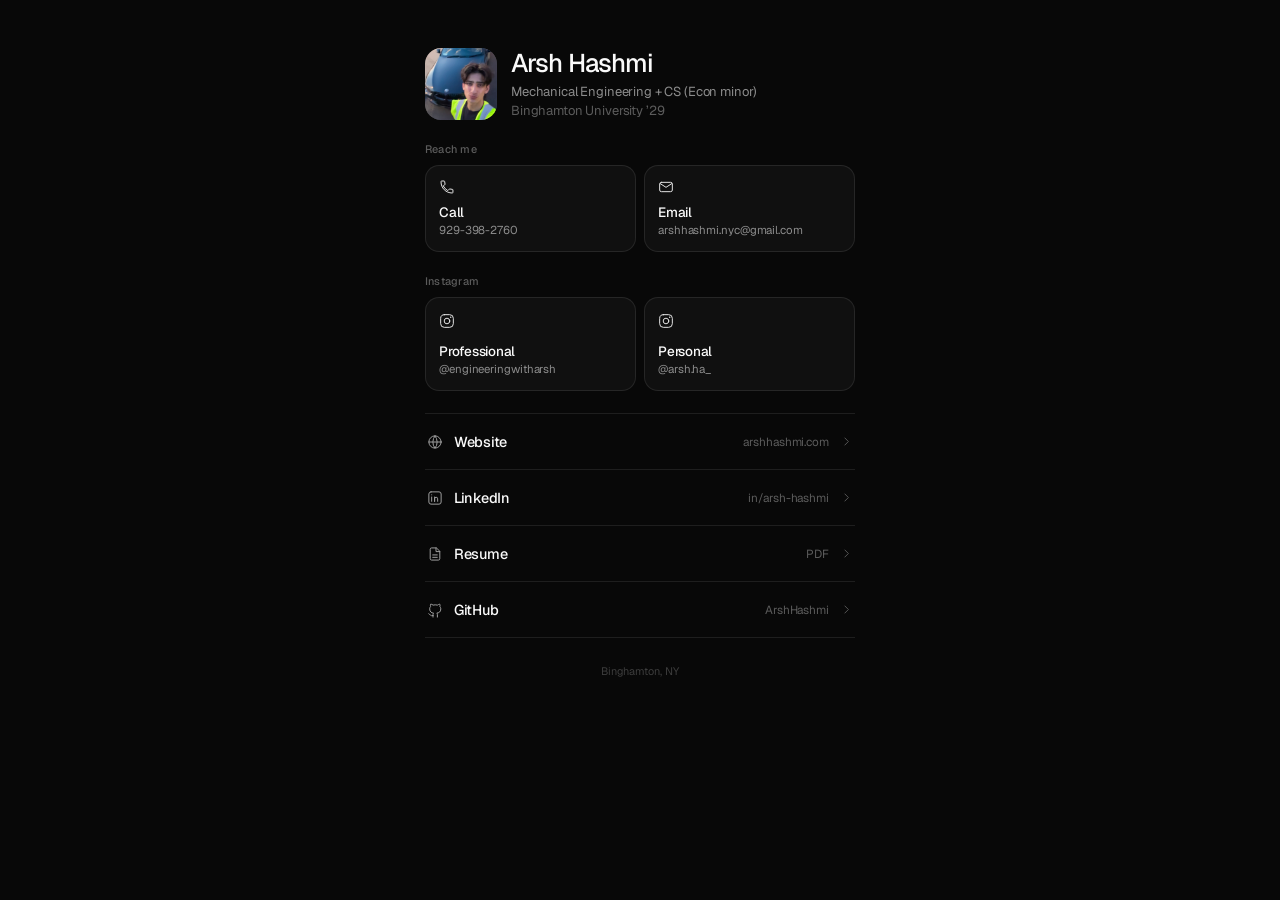
==== commit f3588a55: "Update resume, majors line, headshot crop, and splash timing - Swap in the current resume PDF (kept " ====
--- a/index.html
+++ b/index.html
@@ -83,7 +83,7 @@
     justify-content: center;
     padding: 0 24px;
     background: var(--paper);
-    transition: opacity 0.55s ease, visibility 0.55s ease;
+    transition: opacity 0.34s ease, visibility 0.34s ease;
 }
 
 .splash-name {
@@ -100,7 +100,7 @@
 
 /* held until the webfont is ready so the name never flashes in a fallback face */
 .splash.type-ready .splash-name {
-    animation: nameIntro 1s cubic-bezier(0.22, 1, 0.36, 1) forwards;
+    animation: nameIntro 0.62s cubic-bezier(0.22, 1, 0.36, 1) forwards;
 }
 
 /* ─── Page ─── */
@@ -109,7 +109,7 @@
     opacity: 0;
     transform: translateY(10px);
     filter: blur(6px);
-    transition: opacity 0.6s ease 0.15s, transform 0.6s ease 0.15s, filter 0.6s ease 0.15s;
+    transition: opacity 0.42s ease 0.04s, transform 0.42s ease 0.04s, filter 0.42s ease 0.04s;
 }
 
 body.ready .page {
@@ -147,10 +147,10 @@
     width: 100%;
     height: 100%;
     object-fit: cover;
-    object-position: 50% 48%;
-    /* zoom-crop toward the face — the source is a wide portrait selfie */
-    transform: scale(1.45);
-    transform-origin: 68% 44%;
+    object-position: 50% 46%;
+    /* light zoom-crop toward the face — the source is a tall portrait selfie */
+    transform: scale(1.12);
+    transform-origin: 60% 44%;
     display: block;
 }
 
@@ -180,6 +180,7 @@
 
 .role {
     margin-top: 6px;
+    text-wrap: balance;
     font-size: 0.815rem;
     font-weight: 400;
     letter-spacing: -0.011em;
@@ -593,7 +594,7 @@
             </div>
             <div class="masthead-copy">
                 <h1 class="name">Arsh Hashmi</h1>
-                <p class="role">Mechanical Engineering</p>
+                <p class="role">Mechanical Engineering + CS (Econ minor)</p>
                 <p class="school">Binghamton University &rsquo;29</p>
             </div>
         </header>
@@ -678,14 +679,17 @@
                 <svg class="row-arrow" viewBox="0 0 24 24" aria-hidden="true"><path d="M9 5.5 15.5 12 9 18.5"/></svg>
             </a>
 
-            <a class="row" href="projects-experiences.pdf" id="portfolioLink" target="_blank" rel="noopener noreferrer">
-                <svg class="row-icon" viewBox="0 0 24 24" aria-hidden="true">
-                    <path d="M3 7.4a2 2 0 0 1 2-2h3.9l2 2.2h8.1a2 2 0 0 1 2 2v7.8a2 2 0 0 1-2 2H5a2 2 0 0 1-2-2z"/>
-                </svg>
-                <span class="row-name">Portfolio</span>
-                <span class="row-meta">Projects &amp; experience</span>
-                <svg class="row-arrow" viewBox="0 0 24 24" aria-hidden="true"><path d="M9 5.5 15.5 12 9 18.5"/></svg>
-            </a>
+            <!-- Portfolio row hidden — projects-experiences.pdf is outdated; the personal
+                 site covers it. Delete these two comment markers to bring the row back.
+                <a class="row" href="projects-experiences.pdf" id="portfolioLink" target="_blank" rel="noopener noreferrer">
+                    <svg class="row-icon" viewBox="0 0 24 24" aria-hidden="true">
+                        <path d="M3 7.4a2 2 0 0 1 2-2h3.9l2 2.2h8.1a2 2 0 0 1 2 2v7.8a2 2 0 0 1-2 2H5a2 2 0 0 1-2-2z"/>
+                    </svg>
+                    <span class="row-name">Portfolio</span>
+                    <span class="row-meta">Projects &amp; experience</span>
+                    <svg class="row-arrow" viewBox="0 0 24 24" aria-hidden="true"><path d="M9 5.5 15.5 12 9 18.5"/></svg>
+                </a>
+            -->
 
             <a class="row" href="https://github.com/ArshHashmi" target="_blank" rel="noopener noreferrer">
                 <svg class="row-icon" viewBox="0 0 24 24" aria-hidden="true">
@@ -847,7 +851,12 @@
                 resumeFrame.src = desktopPdfUrl(activePdfPath);
             };
 
+            let revealed = false;
             const revealPage = function () {
+                if (revealed) {
+                    return;
+                }
+                revealed = true;
                 body.classList.add("ready");
                 splash.setAttribute("aria-hidden", "true");
             };
@@ -859,19 +868,19 @@
             if (reduceMotion) {
                 revealPage();
             } else {
-                // start the name once Geist is in — but never wait longer than 700ms for it
+                // start the name once Geist is in — but never wait longer than 350ms for it
                 if (document.fonts && document.fonts.ready) {
                     Promise.race([
                         document.fonts.ready,
-                        new Promise(function (resolve) { window.setTimeout(resolve, 700); })
+                        new Promise(function (resolve) { window.setTimeout(resolve, 350); })
                     ]).then(startSplash).catch(startSplash);
                 } else {
                     startSplash();
                 }
 
-                window.addEventListener("load", function () {
-                    window.setTimeout(revealPage, 2400);
-                });
+                // reveal on a fixed timer from here, not from window.load — waiting on every
+                // image pushed the splash out by however long the photos took
+                window.setTimeout(revealPage, 1100);
 
                 splash.addEventListener("click", revealPage);
                 splash.addEventListener("touchstart", revealPage, { passive: true });
@@ -913,10 +922,12 @@
                 openPdfViewer(resumePdfPath);
             });
 
-            portfolioLink.addEventListener("click", function (event) {
-                event.preventDefault();
-                openPdfViewer(portfolioPdfPath);
-            });
+            if (portfolioLink) {
+                portfolioLink.addEventListener("click", function (event) {
+                    event.preventDefault();
+                    openPdfViewer(portfolioPdfPath);
+                });
+            }
 
             closeResumeBtn.addEventListener("click", closeResume);
 
